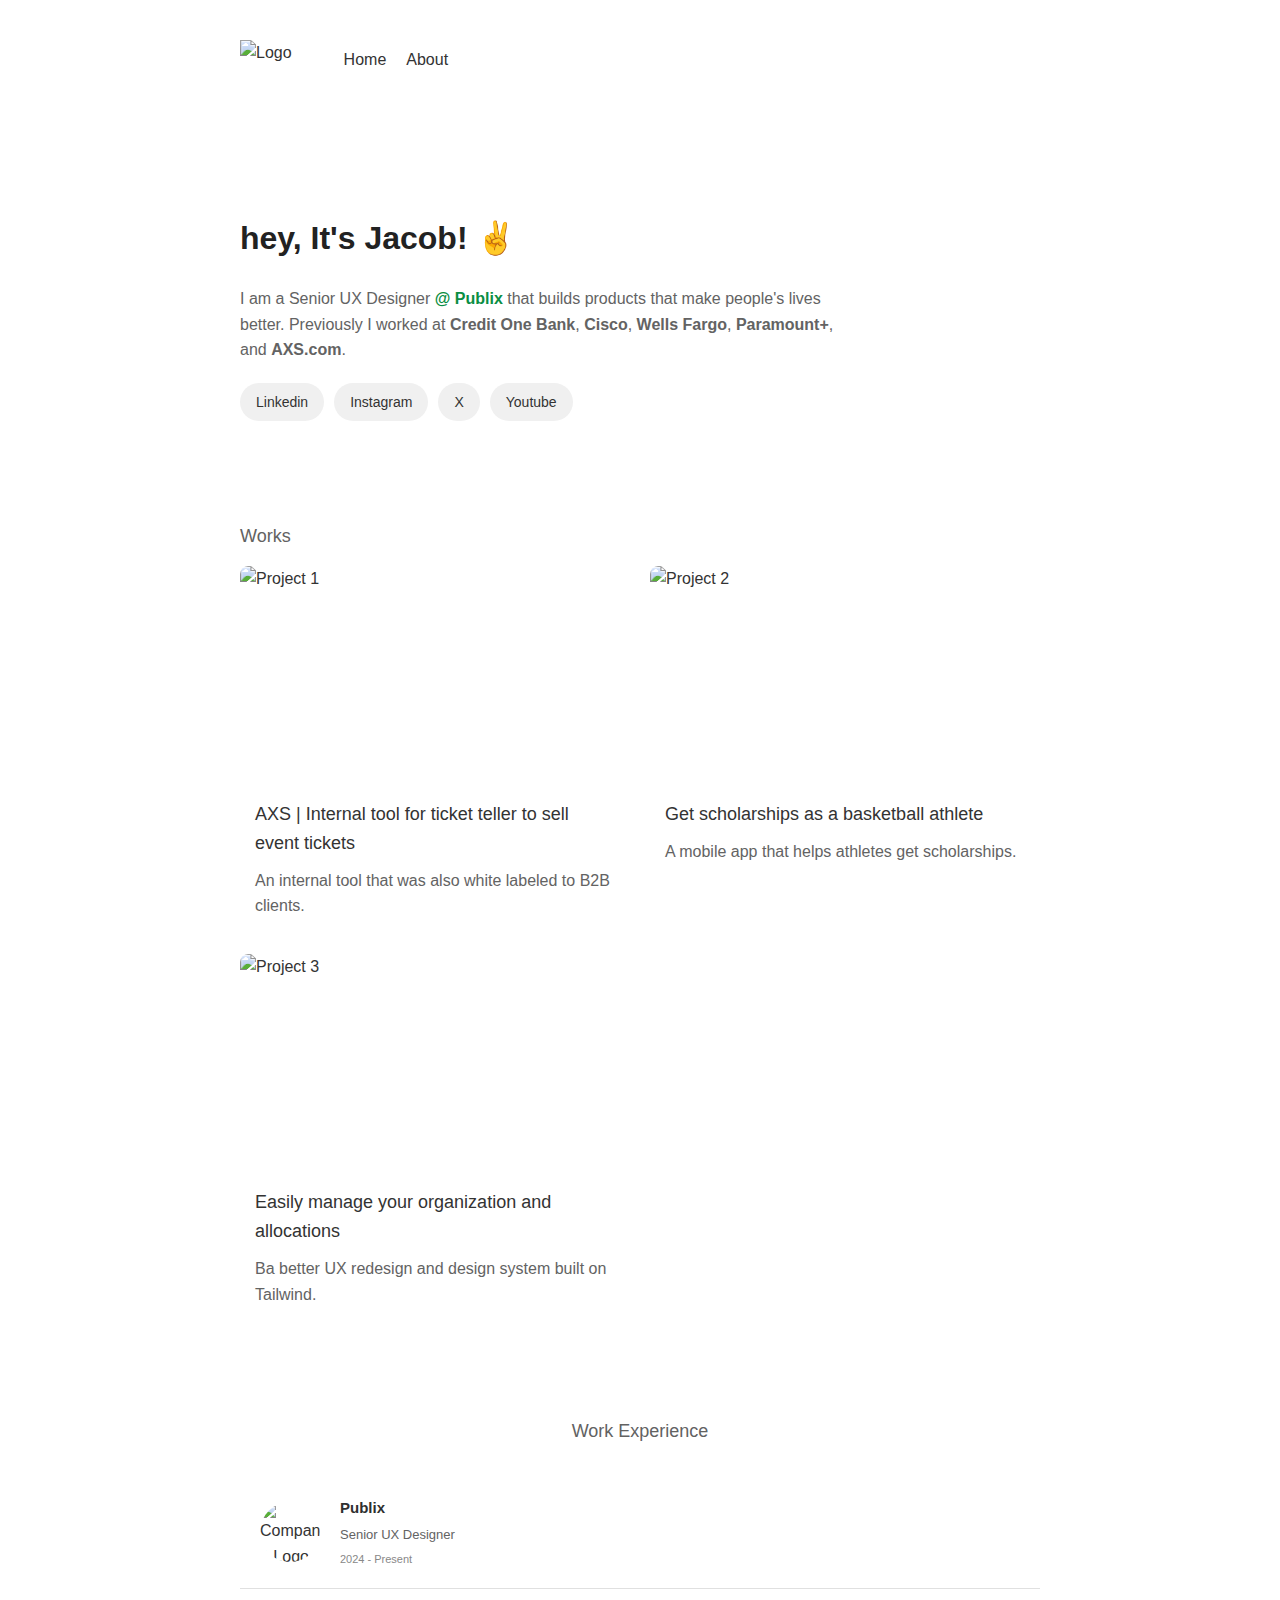
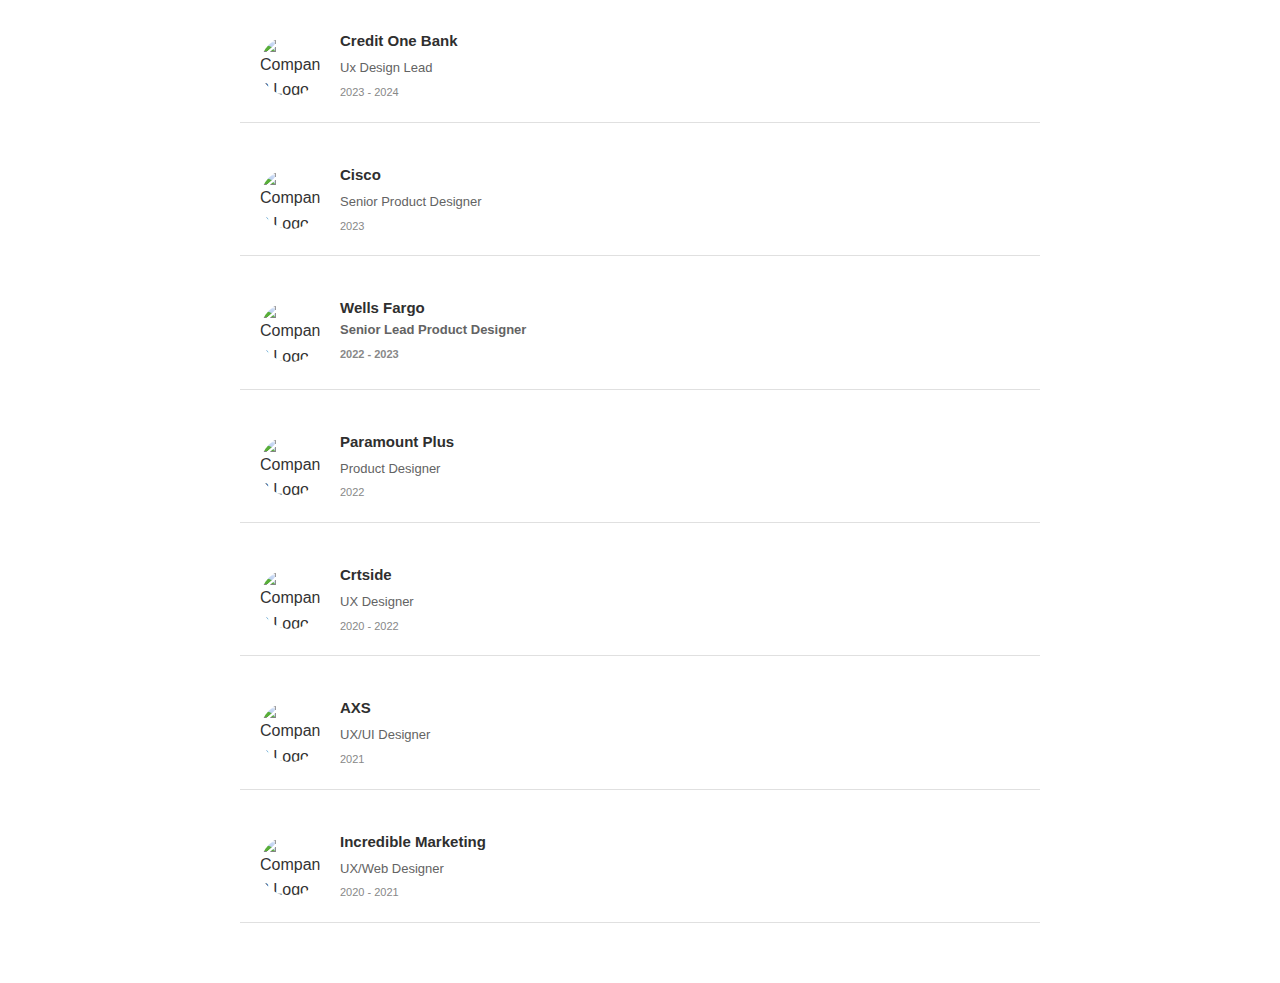
==== index.html @ e507d896 "Add files via upload" ====
<!DOCTYPE html>
<html lang="en" class="light-mode">
<head>
    <meta charset="UTF-8">
    <meta name="viewport" content="width=device-width, initial-scale=1.0">
    <title>Your Portfolio</title>
    <link rel="stylesheet" href="styles.css">
</head>
<body>
    <div class="container">
        <header>
            <nav>
                <div class="logo">
                    <img src="images/site-logo.svg" alt="Logo">
                </div>
                <div class="nav-links">
                    <a href="#home">Home</a>
                    <a href="about.html">About</a>
                </div>
            </nav>
        </header>

        <main>
            <section class="intro">
                <h1>hey, It's Jacob! ✌️ </h1>
                <p class="headingsub">I am a Senior UX Designer <b class="publix">@ Publix</b> that builds products that make people's lives better. Previously I worked at <b>Credit One Bank</b>, <b>Cisco</b>, <b>Wells Fargo</b>, <b>Paramount+</b>, and <b>AXS.com</b>.</p>
                <div class="social-links">
                    <a href="#">Linkedin</a>
                    <a href="#">Instagram</a>
                    <a href="#">X</a>
                    <a href="#">Youtube</a>
                </div>
            </section>

            <section id="projects">
                <h2>Works</h2>
                <div class="project-grid">
                    <div class="project-card" data-project="1">
                        <div class="image-container">
                            <img src="images/axs123.jpg" alt="Project 1">
                        </div>
                        <div class="content">
                            <h3>AXS | Internal tool for ticket teller to sell event tickets</h3>
                            <p>An internal tool that was also white labeled to B2B clients.</p>
                        </div>
                    </div>
                    <div class="project-card" data-project="2">
                        <div class="image-container">
                            <img src="images/crt1.jpg" alt="Project 2">
                        </div>
                        <div class="content">
                            <h3>Get scholarships as a basketball athlete</h3>
                            <p>A mobile app that helps athletes get scholarships.</p>
                        </div>
                    </div>
                    <div class="project-card" data-project="3">
                        <div class="image-container">
                            <img src="images/Org1.jpg" alt="Project 3">
                        </div>
                        <div class="content">
                            <h3>Easily manage your organization and allocations</h3>
                            <p>Ba better UX redesign and design system built on Tailwind.</p>
                        </div>
                    </div>
                </div>
            </section>

            <!-- Replace the blog section with this -->
            <section id="experience">
                <h2>Work Experience</h2>
                <div class="job-list">
                    <div class="job-card">
                        <img src="images/publix.jpg" alt="Company 1 Logo" class="company-logo">
                        <div class="job-details">
                            <h3 class="company-name">Publix</h3>
                            <p class="job-title">Senior UX Designer</p>
                            <p class="job-year">2024 - Present</p>
                        </div>
                    </div>
                    <div class="job-card">
                        <img src="images/c1b.jpg" alt="Company 2 Logo" class="company-logo">
                        <div class="job-details">
                            <h3 class="company-name">Credit One Bank</h3>
                            <p class="job-title">Ux Design Lead</p>
                            <p class="job-year">2023 - 2024</p>
                        </div>
                    </div>
                    <div class="job-card">
                        <img src="images/cisco_logo.jpg" alt="Company 3 Logo" class="company-logo">
                        <div class="job-details">
                            <h3 class="company-name">Cisco</h3>
                            <p class="job-title">Senior Product Designer</p>
                            <p class="job-year">2023</p>
                        </div>
                    </div>
                    <div class="job-card">
                        <img src="images/wf.jpg" alt="Company 3 Logo" class="company-logo">
                        <div class="company-name">Wells Fargo</h3>
                            <p class="job-title">Senior Lead Product Designer</p>
                            <p class="job-year">2022 - 2023</p>
                        </div>
                    </div>
                    <div class="job-card">
                        <img src="images/pplus.jpg" alt="Company 3 Logo" class="company-logo">
                        <div class="job-details">
                            <h3 class="company-name">Paramount Plus</h3>
                            <p class="job-title">Product Designer</p>
                            <p class="job-year">2022</p>
                        </div>
                    </div>
                    <div class="job-card">
                        <img src="images/bb.jpg" alt="Company 3 Logo" class="company-logo">
                        <div class="job-details">
                            <h3 class="company-name">Crtside</h3>
                            <p class="job-title">UX Designer</p>
                            <p class="job-year">2020 - 2022 </p>
                        </div>
                    </div>
                    <div class="job-card">
                        <img src="images/axss.jpg" alt="Company 3 Logo" class="company-logo">
                        <div class="job-details">
                            <h3 class="company-name">AXS</h3>
                            <p class="job-title">UX/UI Designer</p>
                            <p class="job-year">2021</p>
                        </div>
                    </div>
                    <div class="job-card">
                        <img src="images/im.jpg" alt="Company 3 Logo" class="company-logo">
                        <div class="job-details">
                            <h3 class="company-name">Incredible Marketing</h3>
                            <p class="job-title">UX/Web Designer</p>
                            <p class="job-year">2020 - 2021 </p>
                        </div>
                    </div>
                    
                </div>
            </section>
        </main>
    </div>
    <div id="modal" class="modal">
        <div class="modal-content">
            <span class="close">&times;</span>
            <div id="modal-body"></div>
        </div>
    </div>
    <div id="shadowbox" class="shadowbox">
        <span class="close-shadowbox">&times;</span>
        <img class="shadowbox-content" id="shadowbox-image">
    </div>
    <script src="script.js"></script>
    <script src="modal.js"></script>
</body>
</html>
---- styles.css ----
:root {
    --bg-color: #ffffff;
    --text-color: #333333;
    --card-bg: #ffffff;
    --card-border: #dddddd;
}

body {
    font-family: Arial, sans-serif;
    line-height: 1.6;
    margin: 0;
    padding: 0;
    background-color: #ffffff;
    color: #333;
    display: flex;
    justify-content: center;
}

h1 {

    font-size: 32px;
    font-weight: 600;
    color: #222;
}

h2 {
    font-size: 18px;
    font-weight: 300;
    color: #626262;
}

h3 {
    font-size: 16px;
    font-weight: 300;
    color: #626262;
}

.headingsub {
    font-size: 16px;
    color: #636363;
    max-width: 600px;
}
.publix {
color: rgb(10, 142, 67);
}

.container {
    max-width: 1000px;
    margin: 0 auto;
    padding: 20px;
}

header {
    width: 100%;
    padding: 20px 0;
    background-color: #ffffff;
    padding-bottom: 112px;
}

nav {
    display: flex;
    align-items: center;
    max-width: 1000px;
    margin: 0 auto;
}

.logo {
    height: 40px; /* Adjust this value to match your logo's height */
    display: flex;
    align-items: center;
}

.logo img {
    height: 100%;
    width: auto;
    object-fit: contain;
}

.nav-links {
    display: flex;
    align-items: center;
    margin-left: 32px; /* This creates the 32px space between logo and links */
}

.nav-links a {
    margin-left: 20px;
    text-decoration: none;
    color: #333333; /* Adjust this color as needed */
    font-weight: 500;
}

.intro {

    padding-bottom: 86px;
}

#mode-toggle {
    background: none;
    border: none;
    cursor: pointer;
    font-size: 24px;
    margin-left: 20px;
    padding: 0;
}

#mode-toggle .moon {
    display: none;
}

.dark-mode #mode-toggle .sun {
    display: none;
}

.dark-mode #mode-toggle .moon {
    display: inline;
}

.project-card {
    background-color: #ffffff00;
    border-radius: 8px;
    overflow: hidden;
    transition: transform 0.3s ease;
    display: flex;
    flex-direction: column;
}

.project-card:hover {
    transform: translateY(-5px);
}

.project-card .image-container {
    width: 100%;
    padding-top: 56.25%; /* 16:9 Aspect Ratio */
    position: relative;
    overflow: hidden;
}

.project-card img {
    position: absolute;
    top: 0;
    left: 0;
    width: 100%;
    height: 100%;
    object-fit: cover;
    border-radius: 8px;
}

.project-card .content {
    padding: 15px;
    flex-grow: 1;
    display: flex;
    flex-direction: column;
}

.project-card h3 {
    font-size: 18px;
    font-weight: 200;
    margin: 0 0 10px;
    color: #333333;
}

.project-card p {
    font-size: 16px;
    margin: 0;
    flex-grow: 1;
    color: #636363;
}

.project-grid {
    display: grid;
    grid-template-columns: repeat(2, 1fr);
    gap: 20px;
    margin-bottom: 40px;
    max-width: 800px;
}

.blog-post {
    margin-bottom: 20px;
}

.date {
    color: #666;
    font-size: 14px;
}

@media (max-width: 768px) {
    nav {
        flex-wrap: wrap;
    }

    .nav-links {
        margin-left: 0;
        margin-top: 20px;
        flex-wrap: wrap;
    }

    .nav-links a {
        margin-left: 0;
        margin-right: 15px;
        margin-bottom: 10px;
    }
}

@media (max-width: 600px) {
    .project-grid {
        grid-template-columns: 1fr;
    }
}

.modal {
    display: none;
    position: fixed;
    z-index: 1000;
    left: 0;
    top: 0;
    width: 100%;
    height: 100%;
    overflow: hidden;
    background-color: rgba(255, 255, 255, 0.8); /* White with 80% opacity */
    opacity: 0;
    transition: opacity 0.3s ease, backdrop-filter 0.3s ease;
}

.modal.show {
    display: flex;
    justify-content: center;
    align-items: center;
    opacity: 1;
    backdrop-filter: blur(5px); /* Less blur */
}

.modal-content {
    background-color: #ffffff;
    padding: 20px;
    border: 1px solid #e0e0e0; /* Light gray border */
    width: 95%;
    height: 95%;
    max-width: 1400px;
    max-height: 1000px;
    overflow: hidden;
    position: relative;
    transform: scale(0.7);
    transition: transform 0.3s ease;
    border-radius: 32px;
    box-shadow: 0 4px 20px rgba(0, 0, 0, 0.1); /* Softer shadow */
}

.modal.show .modal-content {
    transform: scale(1);
}

.close {
    color: #aaa;
    position: absolute;
    top: 10px;
    right: 20px;
    font-size: 28px;
    font-weight: bold;
    cursor: pointer;
}

.close:hover,
.close:focus {
    color: black;
    text-decoration: none;
    cursor: pointer;
}

#modal-body {
    padding: 20px;
    height: calc(100% - 40px); /* Adjust for padding */
    overflow-y: auto;
    overflow-x: hidden;
    font-size: 20px; /* Even larger base font size */
    line-height: 1.6; /* Adjusted line height for readability */
}

#modal-body h2 {
    font-size: 32px; /* Larger heading size */
    margin-bottom: 20px;
    text-align: center; /* Center align the title */
}

#modal-body h3 {
    font-size: 28px;
}

#modal-body p {
    margin-bottom: 20px;
}

#modal-body img {
    min-width: 80%; /* Ensures images are at least 80% of the container width */
    max-width: 100%;
    max-height: 600px; /* Increased from 450px */
    width: auto;
    height: auto;
    display: block;
    margin: 30px auto;
    object-fit: contain;
}

.modal-image-container {
    margin-bottom: 40px; /* Increased from 30px for more space around larger images */
    text-align: center;
}

.modal-text-content {
    max-width: 800px; /* Increased from 700px for better readability with larger text */
    margin: 0 auto;
}

.social-links {
    display: flex;
    gap: 10px; /* Spacing between pills */
    margin-top: 20px; /* Adjust as needed */
}

.social-links a {
    background-color: #f0f0f0; /* Light gray background */
    color: #333; /* Dark text color */
    text-decoration: none;
    padding: 8px 16px; /* Vertical and horizontal padding */
    border-radius: 20px; /* Rounded corners for pill shape */
    font-size: 14px; /* Adjust as needed */
    transition: background-color 0.3s ease, color 0.3s ease;
}

.social-links a:hover {
    background-color: #e0e0e0; /* Slightly darker on hover */
    color: #000; /* Darker text on hover */
}

.shadowbox {
    display: none;
    position: fixed;
    z-index: 1500;
    padding-top: 100px;
    left: 0;
    top: 0;
    width: 100%;
    height: 100%;
    overflow: auto;
    background-color: rgba(0,0,0,0.9);
}

.shadowbox-content {
    margin: auto;
    display: block;
    width: 80%;
    max-width: 1200px;
    max-height: 80vh;
    object-fit: contain;
}

.close-shadowbox {
    position: absolute;
    top: 15px;
    right: 35px;
    color: #f1f1f1;
    font-size: 40px;
    font-weight: bold;
    transition: 0.3s;
}

.close-shadowbox:hover,
.close-shadowbox:focus {
    color: #bbb;
    text-decoration: none;
    cursor: pointer;
}

.pill {
    background-color: #f7f7f7; /* Slightly darker gray */
    color: #222; /* Slightly darker text for contrast */
    padding: 6px 16px;
    border-radius: 20px;
    font-size: 14px;
    font-weight: 500;
}

.project-pills {
    display: flex;
    justify-content: center;
    flex-wrap: wrap;
    gap: 10px;
    margin-bottom: 20px;
}

#experience {
    padding: 40px 0;
}

#experience h2 {
    text-align: center;
    margin-bottom: 30px;
}

.job-list {
    display: flex;
    flex-direction: column;
    gap: 20px;
    max-width: 800px;
    margin: 0 auto;
}

.job-card {
    display: flex;
    align-items: center;
    background-color: #fff;
    padding: 20px;
    border-bottom: 1px solid #e0e0e0; /* Light gray bottom stroke */
    transition: transform 0.3s ease;
}

.job-card:hover {
    transform: translateY(-5px);
}

.company-logo {
    width: 60px; /* Reduced from 80px */
    height: 60px; /* Reduced from 80px */
    object-fit: cover;
    margin-right: 20px;
    border-radius: 50%;
    overflow: hidden;
}

.job-details {
    flex-grow: 1;
}

.company-name {
    font-size: 15px; /* Slightly reduced */
    font-weight: 600;
    margin: 0 0 5px 0;
    color: #2f2f2f;
}

.job-title {
    font-size: 13px; /* Slightly reduced */
    color: #636363;
    margin: 0 0 5px 0;
}

.job-year {
    font-size: 11px; /* Slightly reduced */
    color: #888;
    margin: 0;
}

@media (max-width: 600px) {
    .job-card {
        flex-direction: column;
        text-align: center;
    }

    .company-logo {
        width: 50px; /* Even smaller on mobile */
        height: 50px;
        margin-bottom: 10px; /* Reduced from 15px */
    }
}

.site-container {
    width: 100%;
    max-width: 1200px; /* Adjust this value as needed */
    margin: 0 auto;
    padding: 0 20px; /* Add some padding on the sides */
}

.video-container {
    position: relative;
    margin-bottom: 20px;
}

.video-control-btn {
    position: absolute;
    bottom: 10px;
    left: 10px;
    background-color: rgba(0, 0, 0, 0.5);
    color: white;
    border: none;
    padding: 5px 10px;
    cursor: pointer;
    font-size: 14px;
}

.video-control-btn:hover {
    background-color: rgba(0, 0, 0, 0.7);
}
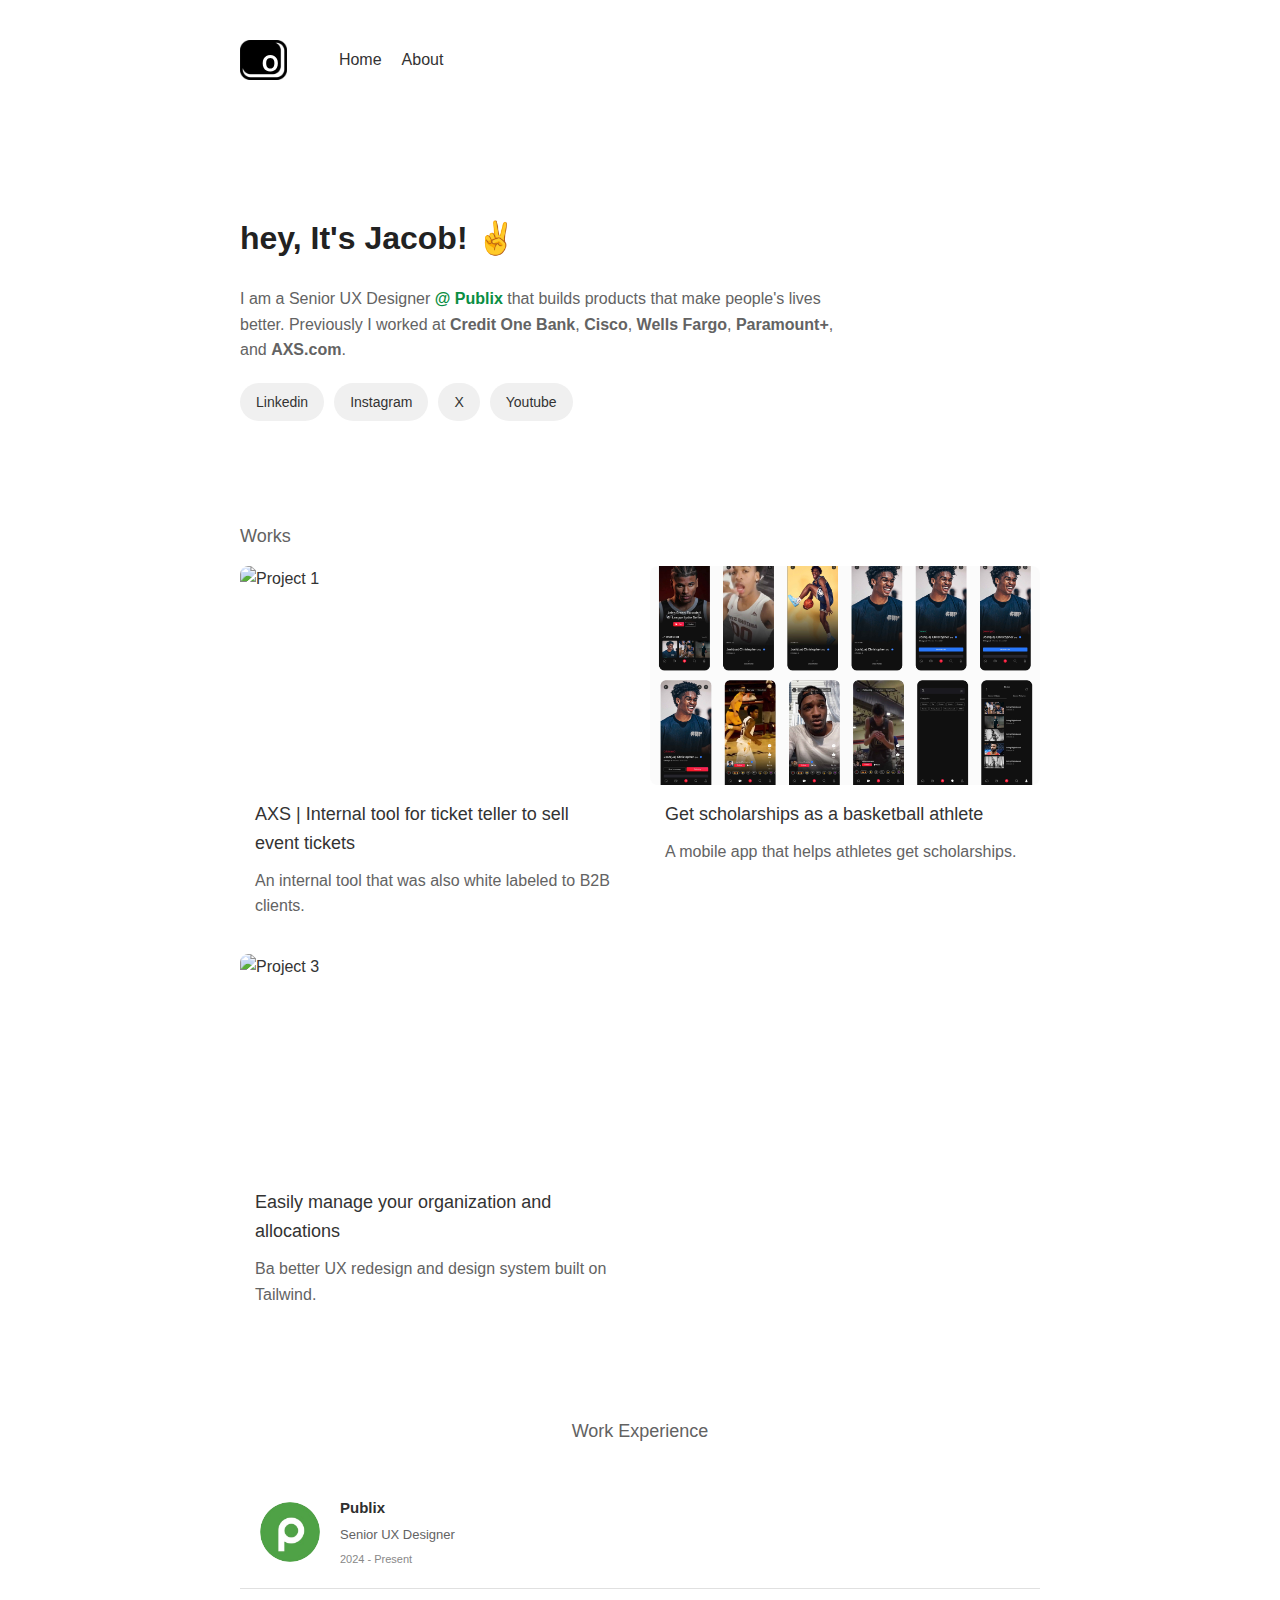
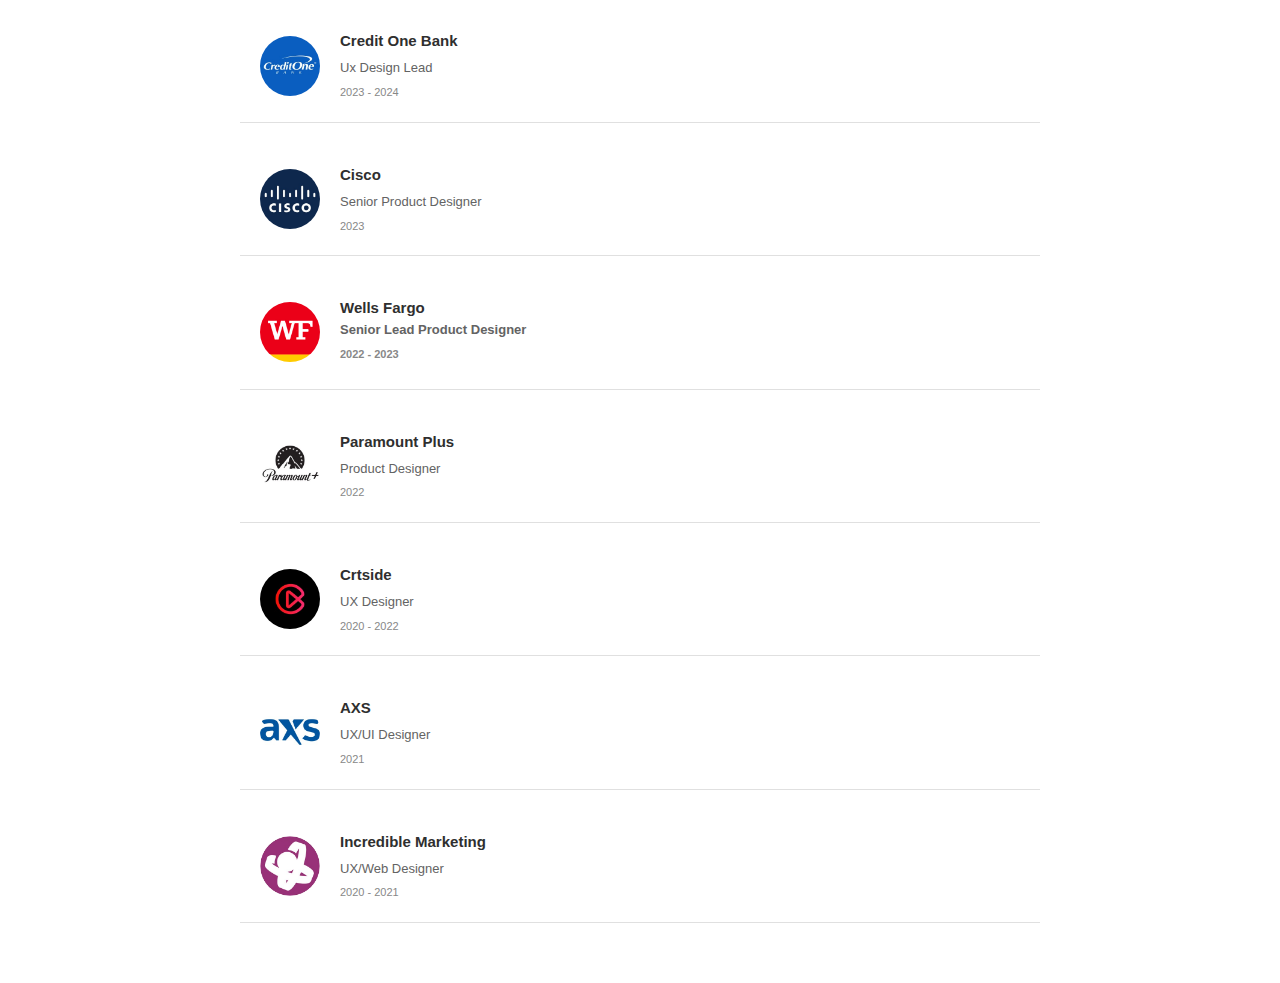
==== commit 96375333: "Add files via upload" ====
--- a/index.html
+++ b/index.html
@@ -11,7 +11,7 @@
         <header>
             <nav>
                 <div class="logo">
-                    <img src="images/site-logo.svg" alt="Logo">
+                    <img src="site-logo.svg" alt="Logo">
                 </div>
                 <div class="nav-links">
                     <a href="#home">Home</a>
@@ -37,7 +37,7 @@
                 <div class="project-grid">
                     <div class="project-card" data-project="1">
                         <div class="image-container">
-                            <img src="images/axs123.jpg" alt="Project 1">
+                            <img src="axs123.jpg" alt="Project 1">
                         </div>
                         <div class="content">
                             <h3>AXS | Internal tool for ticket teller to sell event tickets</h3>
@@ -46,7 +46,7 @@
                     </div>
                     <div class="project-card" data-project="2">
                         <div class="image-container">
-                            <img src="images/crt1.jpg" alt="Project 2">
+                            <img src="crt1.jpg" alt="Project 2">
                         </div>
                         <div class="content">
                             <h3>Get scholarships as a basketball athlete</h3>
@@ -55,7 +55,7 @@
                     </div>
                     <div class="project-card" data-project="3">
                         <div class="image-container">
-                            <img src="images/Org1.jpg" alt="Project 3">
+                            <img src="Org1.jpg" alt="Project 3">
                         </div>
                         <div class="content">
                             <h3>Easily manage your organization and allocations</h3>
@@ -70,7 +70,7 @@
                 <h2>Work Experience</h2>
                 <div class="job-list">
                     <div class="job-card">
-                        <img src="images/publix.jpg" alt="Company 1 Logo" class="company-logo">
+                        <img src="publix.jpg" alt="Company 1 Logo" class="company-logo">
                         <div class="job-details">
                             <h3 class="company-name">Publix</h3>
                             <p class="job-title">Senior UX Designer</p>
@@ -78,7 +78,7 @@
                         </div>
                     </div>
                     <div class="job-card">
-                        <img src="images/c1b.jpg" alt="Company 2 Logo" class="company-logo">
+                        <img src="c1b.jpg" alt="Company 2 Logo" class="company-logo">
                         <div class="job-details">
                             <h3 class="company-name">Credit One Bank</h3>
                             <p class="job-title">Ux Design Lead</p>
@@ -86,7 +86,7 @@
                         </div>
                     </div>
                     <div class="job-card">
-                        <img src="images/cisco_logo.jpg" alt="Company 3 Logo" class="company-logo">
+                        <img src="cisco_logo.jpg" alt="Company 3 Logo" class="company-logo">
                         <div class="job-details">
                             <h3 class="company-name">Cisco</h3>
                             <p class="job-title">Senior Product Designer</p>
@@ -94,14 +94,14 @@
                         </div>
                     </div>
                     <div class="job-card">
-                        <img src="images/wf.jpg" alt="Company 3 Logo" class="company-logo">
+                        <img src="wf.jpg" alt="Company 3 Logo" class="company-logo">
                         <div class="company-name">Wells Fargo</h3>
                             <p class="job-title">Senior Lead Product Designer</p>
                             <p class="job-year">2022 - 2023</p>
                         </div>
                     </div>
                     <div class="job-card">
-                        <img src="images/pplus.jpg" alt="Company 3 Logo" class="company-logo">
+                        <img src="pplus.jpg" alt="Company 3 Logo" class="company-logo">
                         <div class="job-details">
                             <h3 class="company-name">Paramount Plus</h3>
                             <p class="job-title">Product Designer</p>
@@ -109,7 +109,7 @@
                         </div>
                     </div>
                     <div class="job-card">
-                        <img src="images/bb.jpg" alt="Company 3 Logo" class="company-logo">
+                        <img src="bb.jpg" alt="Company 3 Logo" class="company-logo">
                         <div class="job-details">
                             <h3 class="company-name">Crtside</h3>
                             <p class="job-title">UX Designer</p>
@@ -117,7 +117,7 @@
                         </div>
                     </div>
                     <div class="job-card">
-                        <img src="images/axss.jpg" alt="Company 3 Logo" class="company-logo">
+                        <img src="axss.jpg" alt="Company 3 Logo" class="company-logo">
                         <div class="job-details">
                             <h3 class="company-name">AXS</h3>
                             <p class="job-title">UX/UI Designer</p>
@@ -125,7 +125,7 @@
                         </div>
                     </div>
                     <div class="job-card">
-                        <img src="images/im.jpg" alt="Company 3 Logo" class="company-logo">
+                        <img src="im.jpg" alt="Company 3 Logo" class="company-logo">
                         <div class="job-details">
                             <h3 class="company-name">Incredible Marketing</h3>
                             <p class="job-title">UX/Web Designer</p>
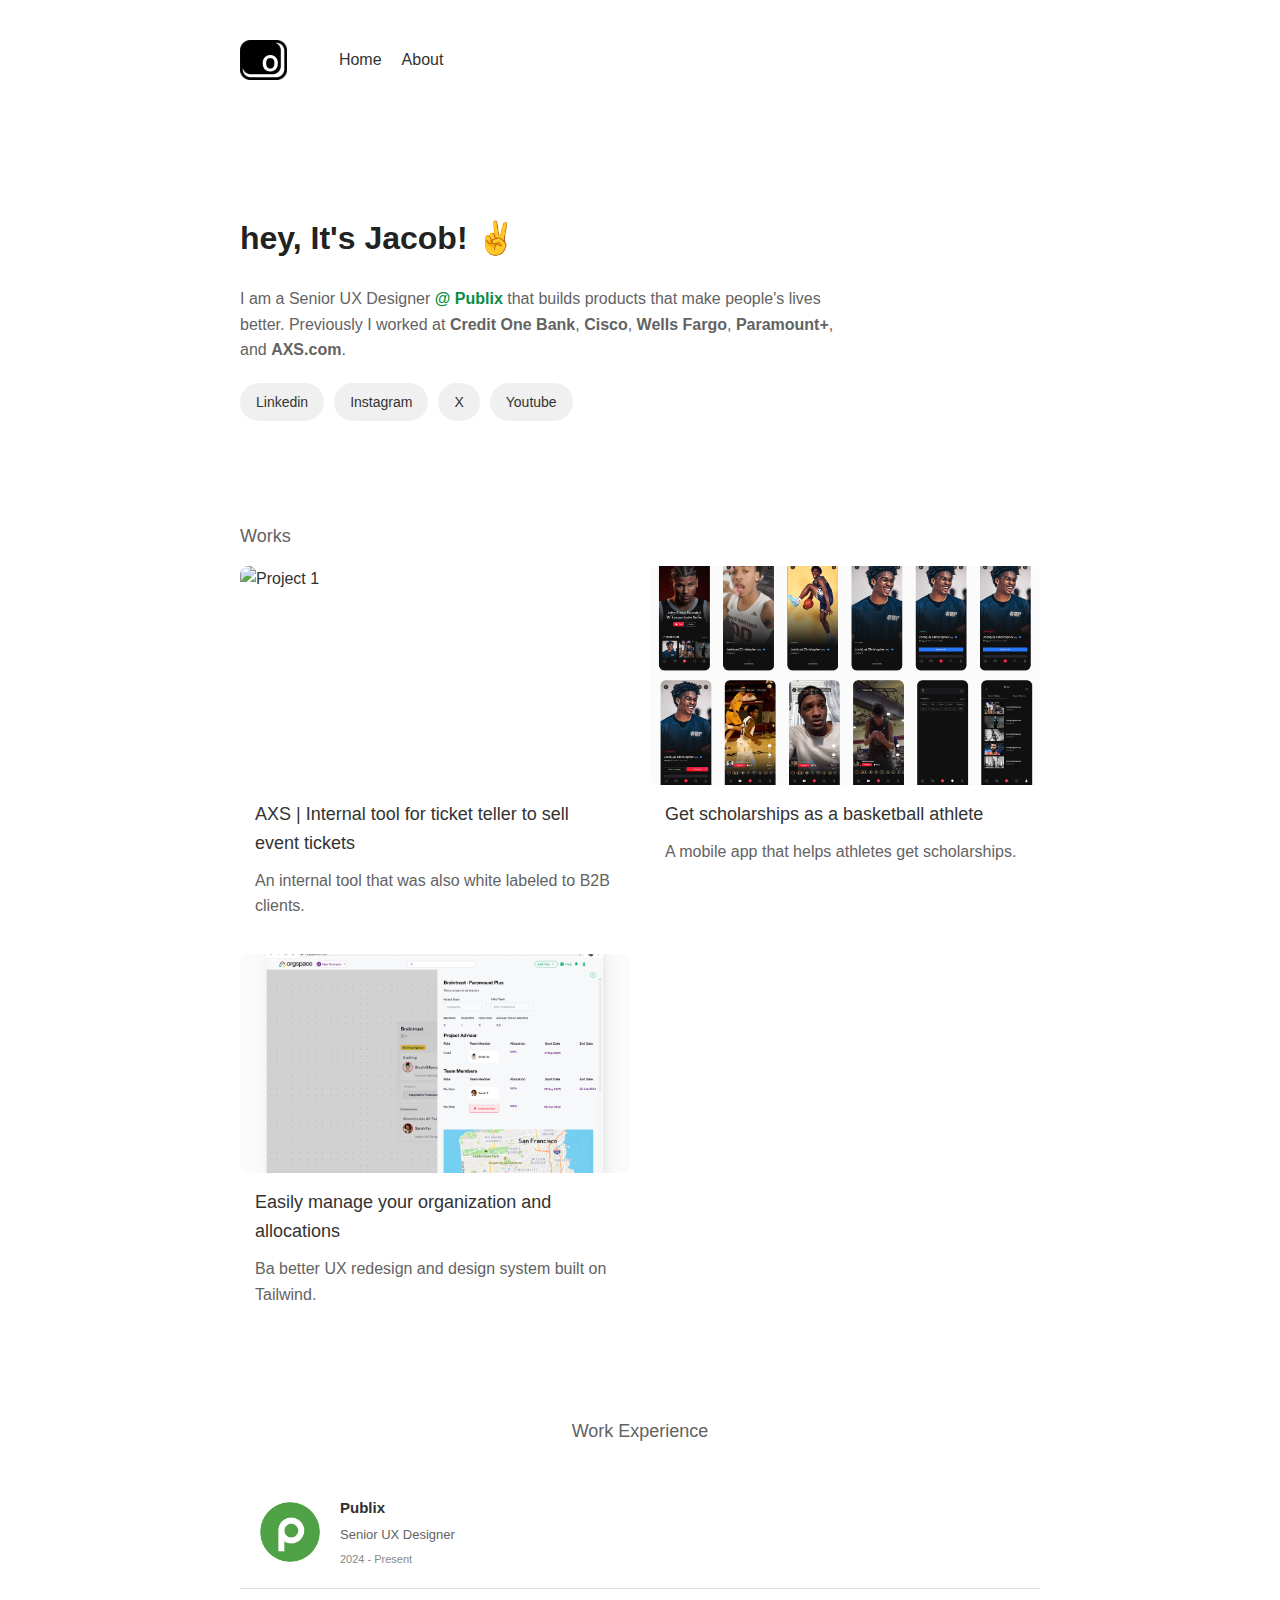
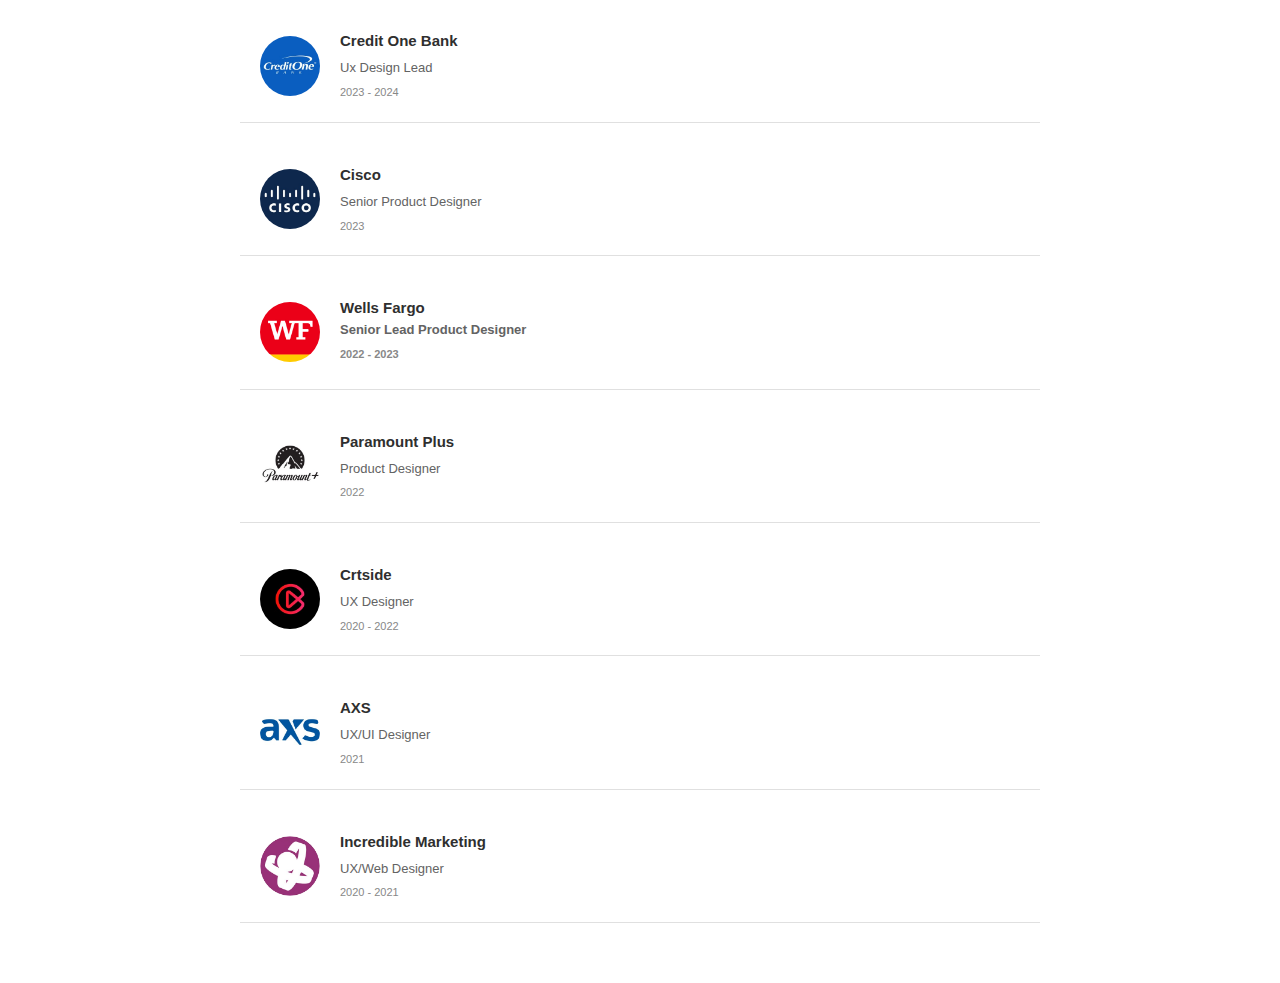
==== commit df5e7e80: "Add files via upload" ====
--- a/index.html
+++ b/index.html
@@ -55,7 +55,7 @@
                     </div>
                     <div class="project-card" data-project="3">
                         <div class="image-container">
-                            <img src="Org1.jpg" alt="Project 3">
+                            <img src="org1.jpg" alt="Project 3">
                         </div>
                         <div class="content">
                             <h3>Easily manage your organization and allocations</h3>
